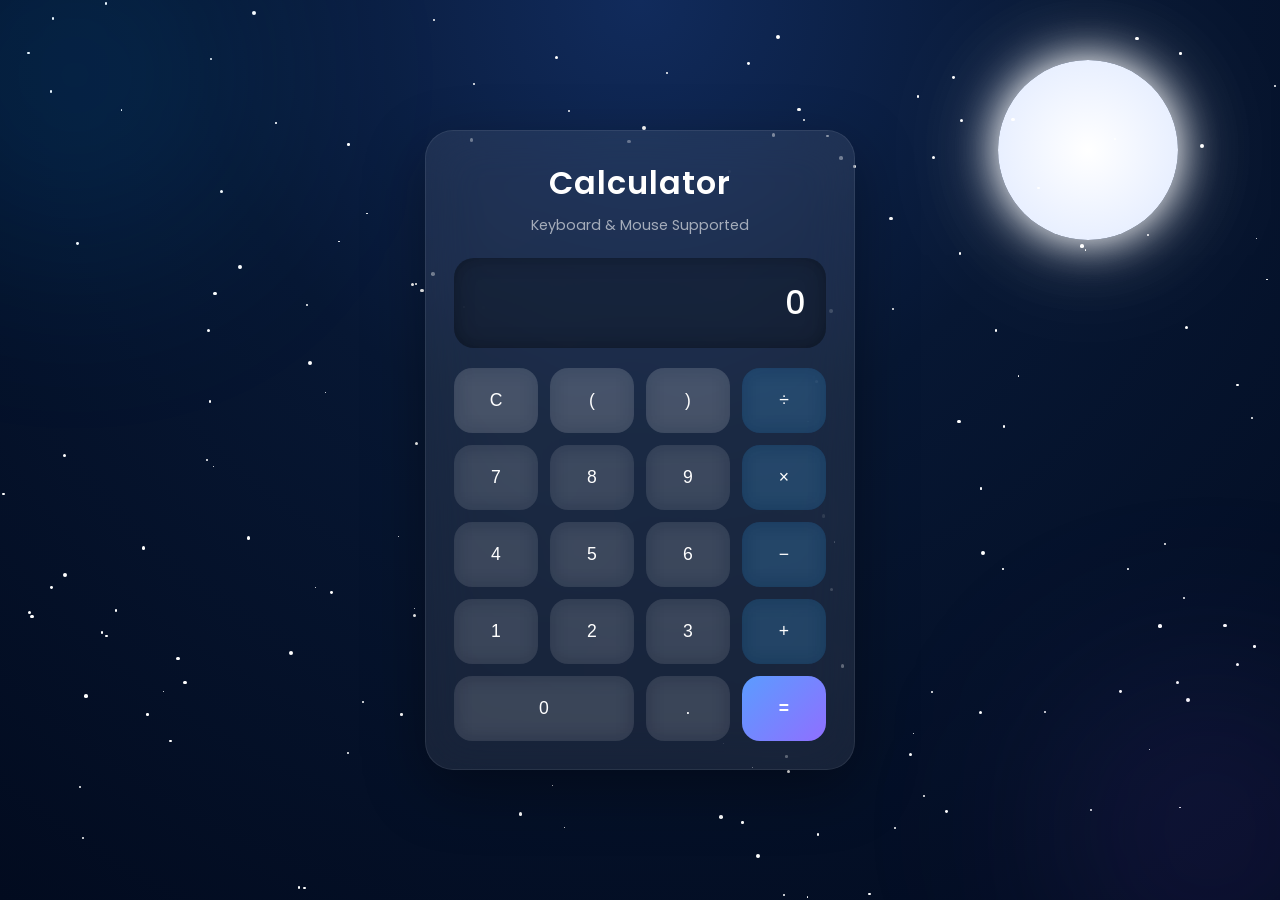
==== calci/index.html @ c1b284ea "updated links" ====
<!DOCTYPE html>
<html lang="en">

<head>

    <meta charset="UTF-8">
    <meta name="viewport" content="width=device-width, initial-scale=1.0">

    <title>Calculator</title>

    <link rel="stylesheet" href="calculator.css">

    <link href="https://fonts.googleapis.com/css2?family=Poppins:wght@300;400;500;600&display=swap" rel="stylesheet">

</head>

<body>

    <!-- =========================================
     BACKGROUND
========================================= -->

    <div class="night-background">

        <div class="moon"></div>

        <div id="stars"></div>

        <div class="glow glow1"></div>
        <div class="glow glow2"></div>

    </div>

    <!-- =========================================
     CALCULATOR
========================================= -->

    <div class="calculator-container">

        <div class="calculator-card">

            <div class="calc-header">

                <h1>Calculator</h1>

                <p>
                    Keyboard & Mouse Supported
                </p>

            </div>

            <!-- DISPLAY -->

            <div id="display">
                0
            </div>

            <!-- BUTTONS -->

            <div class="buttons">

                <button class="btn special" data-value="C">C</button>
                <button class="btn special" data-value="(">(</button>
                <button class="btn special" data-value=")">)</button>
                <button class="btn operator" data-value="/">÷</button>

                <button class="btn" data-value="7">7</button>
                <button class="btn" data-value="8">8</button>
                <button class="btn" data-value="9">9</button>
                <button class="btn operator" data-value="*">×</button>

                <button class="btn" data-value="4">4</button>
                <button class="btn" data-value="5">5</button>
                <button class="btn" data-value="6">6</button>
                <button class="btn operator" data-value="-">−</button>

                <button class="btn" data-value="1">1</button>
                <button class="btn" data-value="2">2</button>
                <button class="btn" data-value="3">3</button>
                <button class="btn operator" data-value="+">+</button>

                <button class="btn zero" data-value="0">0</button>
                <button class="btn" data-value=".">.</button>

                <button id="equalBtn">
                    =
                </button>

            </div>

            <!-- SECRET HINT (hidden) -->

            <span class="hidden-secret">
                121124
            </span>

        </div>

    </div>

    <!-- =========================================
     UNLOCK TRANSITION
========================================= -->

    <div id="unlockOverlay">

        <div class="unlock-content">

            <div class="portal-ring"></div>

            <h2>
                Opening Portal...
            </h2>

        </div>

    </div>

    <script src="calculator.js"></script>

</body>

</html>
---- calci/calculator.css ----
/* =========================================
   RESET
========================================= */

*{
    margin:0;
    padding:0;
    box-sizing:border-box;
}

html,
body{
    width:100%;
    height:100%;
}

body{

    font-family:'Poppins',sans-serif;

    overflow:hidden;

    background:
    radial-gradient(
    circle at top,
    #112b5c 0%,
    #071733 40%,
    #020b1f 100%
    );

    color:white;

    position:relative;
}

/* =========================================
   BACKGROUND
========================================= */

.night-background{

    position:fixed;
    inset:0;

    overflow:hidden;
}

/* =========================================
   MOON
========================================= */

.moon{

    position:absolute;

    top:60px;
    right:8%;

    width:180px;
    height:180px;

    border-radius:50%;

    background:
    radial-gradient(
    circle,
    #ffffff,
    #dfe9ff
    );

    box-shadow:
    0 0 40px #ffffff,
    0 0 80px rgba(255,255,255,.4),
    0 0 160px rgba(255,255,255,.15);

    animation:
    moonFloat 8s ease-in-out infinite;
}

@keyframes moonFloat{

    50%{
        transform:
        translateY(-10px);
    }

}

/* =========================================
   STARS
========================================= */

#stars{

    position:absolute;
    inset:0;
}

.star{

    position:absolute;

    background:white;

    border-radius:50%;

    animation:
    twinkle 4s infinite;
}

@keyframes twinkle{

    0%,100%{
        opacity:.3;
    }

    50%{
        opacity:1;
    }

}

/* =========================================
   GLOWS
========================================= */

.glow{

    position:absolute;

    border-radius:50%;

    filter:blur(100px);
}

.glow1{

    width:350px;
    height:350px;

    background:
    rgba(0,153,255,.12);

    top:-100px;
    left:-100px;
}

.glow2{

    width:300px;
    height:300px;

    background:
    rgba(111,66,193,.15);

    right:-80px;
    bottom:-80px;
}

/* =========================================
   CALCULATOR CONTAINER
========================================= */

.calculator-container{

    width:100%;
    height:100vh;

    display:flex;
    justify-content:center;
    align-items:center;

    padding:20px;

    position:relative;
    z-index:5;
}

/* =========================================
   CARD
========================================= */

.calculator-card{

    width:100%;
    max-width:430px;

    padding:28px;

    border-radius:28px;

    background:
    rgba(255,255,255,.08);

    backdrop-filter:
    blur(25px);

    border:
    1px solid rgba(255,255,255,.08);

    box-shadow:
    0 20px 60px rgba(0,0,0,.35);

    animation:
    cardFloat 5s ease-in-out infinite;
}

@keyframes cardFloat{

    50%{
        transform:
        translateY(-8px);
    }

}

/* =========================================
   HEADER
========================================= */

.calc-header{

    text-align:center;

    margin-bottom:22px;
}

.calc-header h1{

    font-size:2rem;

    font-weight:600;

    letter-spacing:1px;
}

.calc-header p{

    color:
    rgba(255,255,255,.6);

    margin-top:8px;

    font-size:.9rem;
}

/* =========================================
   DISPLAY
========================================= */

#display{

    width:100%;
    height:90px;

    border-radius:20px;

    background:
    rgba(0,0,0,.25);

    display:flex;
    justify-content:flex-end;
    align-items:center;

    padding:20px;

    font-size:2rem;

    font-weight:500;

    overflow:hidden;

    margin-bottom:20px;

    box-shadow:
    inset 0 0 20px rgba(0,0,0,.3);
}

/* =========================================
   BUTTONS GRID
========================================= */

.buttons{

    display:grid;

    grid-template-columns:
    repeat(4,1fr);

    gap:12px;
}

/* =========================================
   BUTTONS
========================================= */

.btn,
#equalBtn{

    border:none;

    height:65px;

    border-radius:18px;

    cursor:pointer;

    font-size:1.1rem;

    color:white;

    transition:.25s;

    background:
    rgba(255,255,255,.08);

    backdrop-filter:
    blur(10px);
}

.btn:hover,
#equalBtn:hover{

    transform:
    translateY(-3px);

    background:
    rgba(255,255,255,.15);
}

.btn:active,
#equalBtn:active{

    transform:
    scale(.96);
}

/* =========================================
   SPECIAL BUTTONS
========================================= */

.operator{

    background:
    rgba(0,153,255,.15);
}

.special{

    background:
    rgba(255,255,255,.12);
}

.zero{

    grid-column:
    span 2;
}

/* =========================================
   EQUAL BUTTON
========================================= */

#equalBtn{

    background:
    linear-gradient(
    135deg,
    #5b9cff,
    #8f6fff
    );

    color:white;

    font-weight:600;
}

/* =========================================
   HIDDEN SECRET
========================================= */

.hidden-secret{

    display:none;
}

/* =========================================
   PORTAL OVERLAY
========================================= */

#unlockOverlay{

    position:fixed;

    inset:0;

    display:flex;
    justify-content:center;
    align-items:center;

    background:
    rgba(0,0,0,.92);

    opacity:0;

    visibility:hidden;

    transition:.8s;

    z-index:9999;
}

#unlockOverlay.active{

    opacity:1;

    visibility:visible;
}

.unlock-content{

    text-align:center;

    display:flex;
    flex-direction:column;
    align-items:center;
    gap:20px;
}

.unlock-content h2{

    color:white;

    font-size:2rem;

    font-weight:500;

    text-shadow:
        0 0 10px #fff,
        0 0 20px #6f42ff,
        0 0 40px #5ba8ff;

    animation:
        textGlow 1.5s ease-in-out infinite alternate;
}

@keyframes textGlow{

    from{

        text-shadow:
            0 0 10px #fff,
            0 0 20px #6f42ff;

    }

    to{

        text-shadow:
            0 0 20px #fff,
            0 0 40px #6f42ff,
            0 0 60px #5ba8ff;

    }

}

/* =========================================
   MAGICAL PORTAL
========================================= */

.portal-ring{

    position:relative;

    width:220px;
    height:220px;

    border-radius:50%;

    background:
    conic-gradient(
        from 0deg,
        #6f42ff,
        #7b61ff,
        #5ba8ff,
        #80d0ff,
        #6f42ff
    );

    animation:
    portalSpin 2s linear infinite;

    box-shadow:
        0 0 20px #6f42ff,
        0 0 40px #6f42ff,
        0 0 80px #5ba8ff,
        0 0 120px rgba(91,168,255,.8);
}

/* Hollow center */

.portal-ring::before{

    content:"";

    position:absolute;

    inset:14px;

    border-radius:50%;

    background:
    radial-gradient(
        circle,
        rgba(20,10,60,.95) 0%,
        rgba(5,5,20,.98) 70%,
        rgba(0,0,0,1) 100%
    );

    z-index:2;
}

/* Outer magical aura */

.portal-ring::after{

    content:"";

    position:absolute;

    inset:-25px;

    border-radius:50%;

    background:
    radial-gradient(
        circle,
        rgba(111,66,255,.6),
        rgba(91,168,255,.3),
        transparent 70%
    );

    filter:blur(25px);

    animation:
    pulsePortal 2s ease-in-out infinite;

    z-index:-1;
}

/* Rotation */

@keyframes portalSpin{

    from{
        transform:rotate(0deg);
    }

    to{
        transform:rotate(360deg);
    }

}

/* Glow pulse */

@keyframes pulsePortal{

    0%,100%{

        opacity:.7;

        transform:scale(1);

    }

    50%{

        opacity:1;

        transform:scale(1.15);

    }

}

/* =========================================
   SHOOTING STAR
========================================= */

.shooting-star{

    position:absolute;

    width:2px;
    height:120px;

    background:
    linear-gradient(
    white,
    transparent
    );

    transform:
    rotate(45deg);

    animation:
    shooting 1.5s linear;
}

@keyframes shooting{

    from{

        opacity:1;

        transform:
        translate(0,0)
        rotate(45deg);
    }

    to{

        opacity:0;

        transform:
        translate(-500px,500px)
        rotate(45deg);
    }

}

/* =========================================
   MOBILE
========================================= */

@media(max-width:600px){

    .calculator-card{

        padding:20px;
    }

    .moon{

        width:120px;
        height:120px;
    }

    #display{

        height:80px;

        font-size:1.7rem;
    }

    .btn,
    #equalBtn{

        height:58px;
    }

}


/* =========================================
   ENHANCED PORTAL ENTRY ANIMATION
========================================= */

#unlockOverlay {
    position: fixed;
    inset: 0;
    display: flex;
    justify-content: center;
    align-items: center;
    background: radial-gradient(circle, #000000, #050510);
    opacity: 0;
    visibility: hidden;
    transition: opacity 0.01s;
    z-index: 9999;
    overflow: hidden;
}

#unlockOverlay.active {
    opacity: 1;
    visibility: visible;
    animation: portalAmbientPulse 0.8s ease-out;
}

@keyframes portalAmbientPulse {
    0% { background: radial-gradient(circle, #000, #000); }
    100% { background: radial-gradient(circle, #1a0a3a, #000); }
}

/* Portal Tunnel Effect */
.portal-tunnel {
    position: absolute;
    inset: 0;
    pointer-events: none;
    z-index: 10000;
    overflow: hidden;
}

.tunnel-ring {
    position: absolute;
    top: 50%;
    left: 50%;
    border-radius: 50%;
    background: conic-gradient(from 0deg, #6f42ff, #ff69b4, #00ccff, #6f42ff);
    animation: tunnelExpand 2s cubic-bezier(0.2, 0.9, 0.4, 1.1) forwards;
    box-shadow: 0 0 80px rgba(111, 66, 255, 0.8);
}

@keyframes tunnelExpand {
    0% {
        width: 0px;
        height: 0px;
        margin-left: 0px;
        margin-top: 0px;
        opacity: 1;
        transform: rotate(0deg);
    }
    30% {
        width: 200px;
        height: 200px;
        margin-left: -100px;
        margin-top: -100px;
        opacity: 1;
        transform: rotate(180deg);
    }
    70% {
        width: 500px;
        height: 500px;
        margin-left: -250px;
        margin-top: -250px;
        opacity: 0.9;
        transform: rotate(540deg);
    }
    100% {
        width: 2000px;
        height: 2000px;
        margin-left: -1000px;
        margin-top: -1000px;
        opacity: 0;
        transform: rotate(1080deg);
    }
}

/* Portal Particles Stream */
.portal-particle {
    position: fixed;
    pointer-events: none;
    z-index: 10001;
    font-size: 20px;
    animation: particleFly 1.5s ease-out forwards;
}

@keyframes particleFly {
    0% {
        transform: translate(0, 0) scale(1);
        opacity: 1;
    }
    50% {
        transform: translate(var(--tx, -200px), var(--ty, -150px)) scale(0.6);
        opacity: 0.8;
    }
    100% {
        transform: translate(var(--tx2, -500px), var(--ty2, -400px)) scale(0);
        opacity: 0;
    }
}

/* Spiral Light Rays */
.spiral-ray {
    position: fixed;
    width: 4px;
    height: 100px;
    background: linear-gradient(to bottom, rgba(255,255,255,0), #bf7eff, rgba(255,255,255,0));
    filter: blur(3px);
    pointer-events: none;
    z-index: 10000;
    animation: spiralSuck 1.8s ease-in forwards;
}

@keyframes spiralSuck {
    0% {
        transform: translate(0, 0) rotate(0deg) scale(1);
        opacity: 0.9;
    }
    100% {
        transform: translate(var(--centerX), var(--centerY)) rotate(720deg) scale(0);
        opacity: 0;
    }
}

/* Screen Flash */
.screen-flash {
    position: fixed;
    inset: 0;
    background: white;
    pointer-events: none;
    z-index: 10002;
    opacity: 0;
    animation: flashBang 0.4s ease-out forwards;
}

@keyframes flashBang {
    0% { opacity: 0; }
    10% { opacity: 0.9; }
    30% { opacity: 0.4; }
    100% { opacity: 0; }
}

/* Portal Ring before entry */
.portal-ring {
    position: relative;
    width: 220px;
    height: 220px;
    border-radius: 50%;
    background: conic-gradient(from 0deg, #6f42ff, #7b61ff, #5ba8ff, #80d0ff, #6f42ff);
    animation: portalSpin 2s linear infinite;
    box-shadow: 0 0 20px #6f42ff, 0 0 40px #6f42ff, 0 0 80px #5ba8ff;
}

.portal-ring::before {
    content: "";
    position: absolute;
    inset: 14px;
    border-radius: 50%;
    background: radial-gradient(circle, rgba(20,10,60,0.95) 0%, rgba(5,5,20,0.98) 70%, rgba(0,0,0,1) 100%);
    z-index: 2;
}

.portal-ring::after {
    content: "";
    position: absolute;
    inset: -25px;
    border-radius: 50%;
    background: radial-gradient(circle, rgba(111,66,255,0.6), rgba(91,168,255,0.3), transparent 70%);
    filter: blur(25px);
    animation: pulsePortal 2s ease-in-out infinite;
    z-index: -1;
}

@keyframes portalSpin {
    from { transform: rotate(0deg); }
    to { transform: rotate(360deg); }
}

@keyframes pulsePortal {
    0%,100% { opacity: 0.7; transform: scale(1); }
    50% { opacity: 1; transform: scale(1.15); }
}

.unlock-content {
    text-align: center;
    display: flex;
    flex-direction: column;
    align-items: center;
    gap: 20px;
    z-index: 10;
}

.unlock-content h2 {
    color: white;
    font-size: 2rem;
    font-weight: 500;
    text-shadow: 0 0 10px #fff, 0 0 20px #6f42ff, 0 0 40px #5ba8ff;
    animation: textGlow 1.5s ease-in-out infinite alternate;
}

@keyframes textGlow {
    from { text-shadow: 0 0 10px #fff, 0 0 20px #6f42ff; }
    to { text-shadow: 0 0 20px #fff, 0 0 40px #6f42ff, 0 0 60px #5ba8ff; }
}
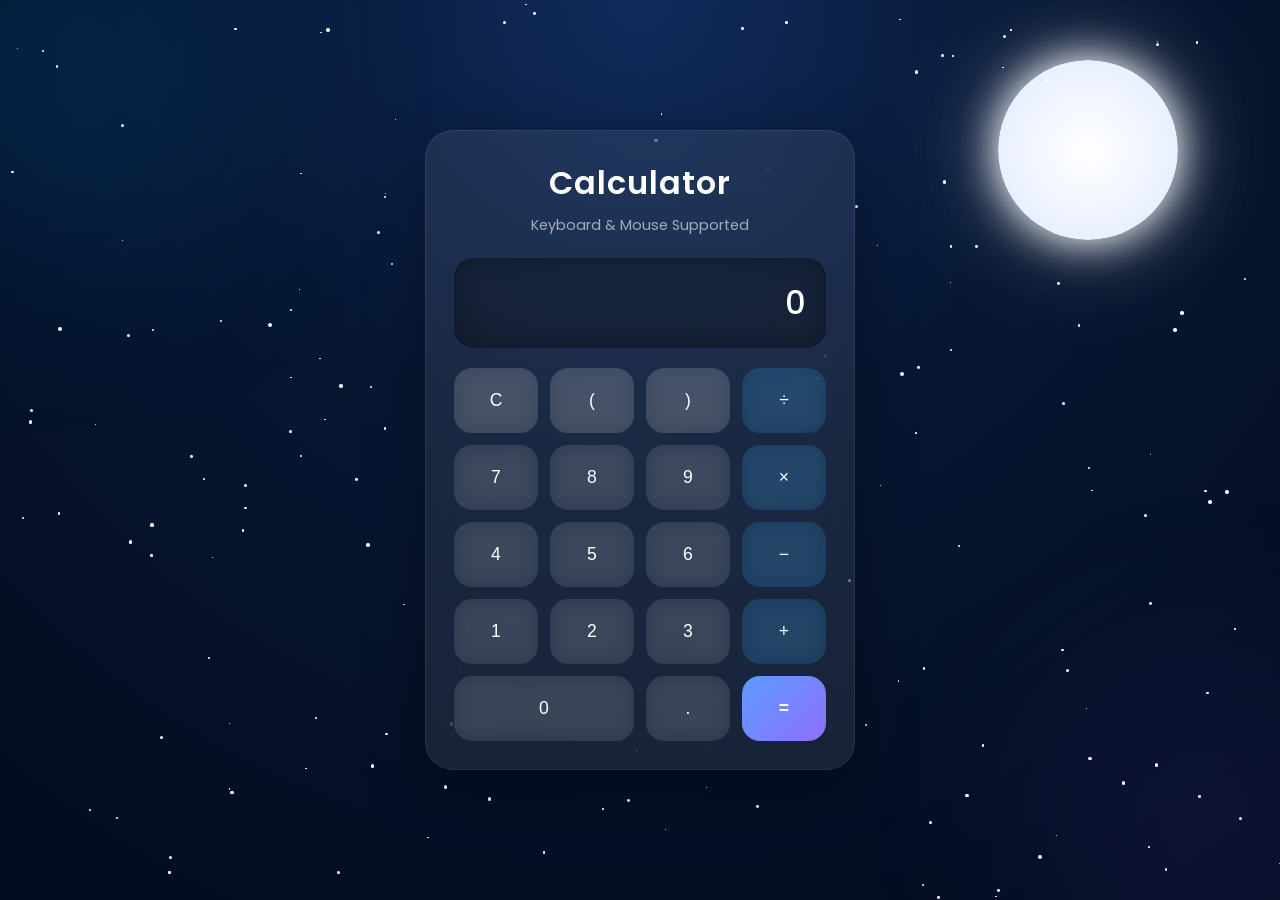
==== commit 32057bd8: "applied prettier" ====
--- a/calci/index.html
+++ b/calci/index.html
@@ -1,34 +1,31 @@
-<!DOCTYPE html>
+<!doctype html>
 <html lang="en">
-
-<head>
-
-    <meta charset="UTF-8">
-    <meta name="viewport" content="width=device-width, initial-scale=1.0">
+  <head>
+    <meta charset="UTF-8" />
+    <meta name="viewport" content="width=device-width, initial-scale=1.0" />
 
     <title>Calculator</title>
 
-    <link rel="stylesheet" href="calculator.css">
+    <link rel="stylesheet" href="calculator.css" />
 
-    <link href="https://fonts.googleapis.com/css2?family=Poppins:wght@300;400;500;600&display=swap" rel="stylesheet">
+    <link
+      href="https://fonts.googleapis.com/css2?family=Poppins:wght@300;400;500;600&display=swap"
+      rel="stylesheet"
+    />
+  </head>
 
-</head>
-
-<body>
-
+  <body>
     <!-- =========================================
      BACKGROUND
 ========================================= -->
 
     <div class="night-background">
+      <div class="moon"></div>
 
-        <div class="moon"></div>
+      <div id="stars"></div>
 
-        <div id="stars"></div>
-
-        <div class="glow glow1"></div>
-        <div class="glow glow2"></div>
-
+      <div class="glow glow1"></div>
+      <div class="glow glow2"></div>
     </div>
 
     <!-- =========================================
@@ -36,66 +33,50 @@
 ========================================= -->
 
     <div class="calculator-container">
+      <div class="calculator-card">
+        <div class="calc-header">
+          <h1>Calculator</h1>
 
-        <div class="calculator-card">
-
-            <div class="calc-header">
-
-                <h1>Calculator</h1>
-
-                <p>
-                    Keyboard & Mouse Supported
-                </p>
-
-            </div>
-
-            <!-- DISPLAY -->
-
-            <div id="display">
-                0
-            </div>
-
-            <!-- BUTTONS -->
-
-            <div class="buttons">
-
-                <button class="btn special" data-value="C">C</button>
-                <button class="btn special" data-value="(">(</button>
-                <button class="btn special" data-value=")">)</button>
-                <button class="btn operator" data-value="/">÷</button>
-
-                <button class="btn" data-value="7">7</button>
-                <button class="btn" data-value="8">8</button>
-                <button class="btn" data-value="9">9</button>
-                <button class="btn operator" data-value="*">×</button>
-
-                <button class="btn" data-value="4">4</button>
-                <button class="btn" data-value="5">5</button>
-                <button class="btn" data-value="6">6</button>
-                <button class="btn operator" data-value="-">−</button>
-
-                <button class="btn" data-value="1">1</button>
-                <button class="btn" data-value="2">2</button>
-                <button class="btn" data-value="3">3</button>
-                <button class="btn operator" data-value="+">+</button>
-
-                <button class="btn zero" data-value="0">0</button>
-                <button class="btn" data-value=".">.</button>
-
-                <button id="equalBtn">
-                    =
-                </button>
-
-            </div>
-
-            <!-- SECRET HINT (hidden) -->
-
-            <span class="hidden-secret">
-                121124
-            </span>
-
+          <p>Keyboard & Mouse Supported</p>
         </div>
 
+        <!-- DISPLAY -->
+
+        <div id="display">0</div>
+
+        <!-- BUTTONS -->
+
+        <div class="buttons">
+          <button class="btn special" data-value="C">C</button>
+          <button class="btn special" data-value="(">(</button>
+          <button class="btn special" data-value=")">)</button>
+          <button class="btn operator" data-value="/">÷</button>
+
+          <button class="btn" data-value="7">7</button>
+          <button class="btn" data-value="8">8</button>
+          <button class="btn" data-value="9">9</button>
+          <button class="btn operator" data-value="*">×</button>
+
+          <button class="btn" data-value="4">4</button>
+          <button class="btn" data-value="5">5</button>
+          <button class="btn" data-value="6">6</button>
+          <button class="btn operator" data-value="-">−</button>
+
+          <button class="btn" data-value="1">1</button>
+          <button class="btn" data-value="2">2</button>
+          <button class="btn" data-value="3">3</button>
+          <button class="btn operator" data-value="+">+</button>
+
+          <button class="btn zero" data-value="0">0</button>
+          <button class="btn" data-value=".">.</button>
+
+          <button id="equalBtn">=</button>
+        </div>
+
+        <!-- SECRET HINT (hidden) -->
+
+        <span class="hidden-secret"> 121124 </span>
+      </div>
     </div>
 
     <!-- =========================================
@@ -103,21 +84,13 @@
 ========================================= -->
 
     <div id="unlockOverlay">
+      <div class="unlock-content">
+        <div class="portal-ring"></div>
 
-        <div class="unlock-content">
-
-            <div class="portal-ring"></div>
-
-            <h2>
-                Opening Portal...
-            </h2>
-
-        </div>
-
+        <h2>Opening Portal...</h2>
+      </div>
     </div>
 
     <script src="calculator.js"></script>
-
-</body>
-
-</html>+  </body>
+</html>
--- a/calci/calculator.css
+++ b/calci/calculator.css
@@ -2,876 +2,824 @@
    RESET
 ========================================= */
 
-*{
-    margin:0;
-    padding:0;
-    box-sizing:border-box;
+* {
+  margin: 0;
+  padding: 0;
+  box-sizing: border-box;
 }
 
 html,
-body{
-    width:100%;
-    height:100%;
-}
-
-body{
-
-    font-family:'Poppins',sans-serif;
-
-    overflow:hidden;
-
-    background:
-    radial-gradient(
+body {
+  width: 100%;
+  height: 100%;
+}
+
+body {
+  font-family: "Poppins", sans-serif;
+
+  overflow: hidden;
+
+  background: radial-gradient(
     circle at top,
     #112b5c 0%,
     #071733 40%,
     #020b1f 100%
-    );
-
-    color:white;
-
-    position:relative;
+  );
+
+  color: white;
+
+  position: relative;
 }
 
 /* =========================================
    BACKGROUND
 ========================================= */
 
-.night-background{
-
-    position:fixed;
-    inset:0;
-
-    overflow:hidden;
+.night-background {
+  position: fixed;
+  inset: 0;
+
+  overflow: hidden;
 }
 
 /* =========================================
    MOON
 ========================================= */
 
-.moon{
-
-    position:absolute;
-
-    top:60px;
-    right:8%;
-
-    width:180px;
-    height:180px;
-
-    border-radius:50%;
-
-    background:
-    radial-gradient(
+.moon {
+  position: absolute;
+
+  top: 60px;
+  right: 8%;
+
+  width: 180px;
+  height: 180px;
+
+  border-radius: 50%;
+
+  background: radial-gradient(circle, #ffffff, #dfe9ff);
+
+  box-shadow:
+    0 0 40px #ffffff,
+    0 0 80px rgba(255, 255, 255, 0.4),
+    0 0 160px rgba(255, 255, 255, 0.15);
+
+  animation: moonFloat 8s ease-in-out infinite;
+}
+
+@keyframes moonFloat {
+  50% {
+    transform: translateY(-10px);
+  }
+}
+
+/* =========================================
+   STARS
+========================================= */
+
+#stars {
+  position: absolute;
+  inset: 0;
+}
+
+.star {
+  position: absolute;
+
+  background: white;
+
+  border-radius: 50%;
+
+  animation: twinkle 4s infinite;
+}
+
+@keyframes twinkle {
+  0%,
+  100% {
+    opacity: 0.3;
+  }
+
+  50% {
+    opacity: 1;
+  }
+}
+
+/* =========================================
+   GLOWS
+========================================= */
+
+.glow {
+  position: absolute;
+
+  border-radius: 50%;
+
+  filter: blur(100px);
+}
+
+.glow1 {
+  width: 350px;
+  height: 350px;
+
+  background: rgba(0, 153, 255, 0.12);
+
+  top: -100px;
+  left: -100px;
+}
+
+.glow2 {
+  width: 300px;
+  height: 300px;
+
+  background: rgba(111, 66, 193, 0.15);
+
+  right: -80px;
+  bottom: -80px;
+}
+
+/* =========================================
+   CALCULATOR CONTAINER
+========================================= */
+
+.calculator-container {
+  width: 100%;
+  height: 100vh;
+
+  display: flex;
+  justify-content: center;
+  align-items: center;
+
+  padding: 20px;
+
+  position: relative;
+  z-index: 5;
+}
+
+/* =========================================
+   CARD
+========================================= */
+
+.calculator-card {
+  width: 100%;
+  max-width: 430px;
+
+  padding: 28px;
+
+  border-radius: 28px;
+
+  background: rgba(255, 255, 255, 0.08);
+
+  backdrop-filter: blur(25px);
+
+  border: 1px solid rgba(255, 255, 255, 0.08);
+
+  box-shadow: 0 20px 60px rgba(0, 0, 0, 0.35);
+
+  animation: cardFloat 5s ease-in-out infinite;
+}
+
+@keyframes cardFloat {
+  50% {
+    transform: translateY(-8px);
+  }
+}
+
+/* =========================================
+   HEADER
+========================================= */
+
+.calc-header {
+  text-align: center;
+
+  margin-bottom: 22px;
+}
+
+.calc-header h1 {
+  font-size: 2rem;
+
+  font-weight: 600;
+
+  letter-spacing: 1px;
+}
+
+.calc-header p {
+  color: rgba(255, 255, 255, 0.6);
+
+  margin-top: 8px;
+
+  font-size: 0.9rem;
+}
+
+/* =========================================
+   DISPLAY
+========================================= */
+
+#display {
+  width: 100%;
+  height: 90px;
+
+  border-radius: 20px;
+
+  background: rgba(0, 0, 0, 0.25);
+
+  display: flex;
+  justify-content: flex-end;
+  align-items: center;
+
+  padding: 20px;
+
+  font-size: 2rem;
+
+  font-weight: 500;
+
+  overflow: hidden;
+
+  margin-bottom: 20px;
+
+  box-shadow: inset 0 0 20px rgba(0, 0, 0, 0.3);
+}
+
+/* =========================================
+   BUTTONS GRID
+========================================= */
+
+.buttons {
+  display: grid;
+
+  grid-template-columns: repeat(4, 1fr);
+
+  gap: 12px;
+}
+
+/* =========================================
+   BUTTONS
+========================================= */
+
+.btn,
+#equalBtn {
+  border: none;
+
+  height: 65px;
+
+  border-radius: 18px;
+
+  cursor: pointer;
+
+  font-size: 1.1rem;
+
+  color: white;
+
+  transition: 0.25s;
+
+  background: rgba(255, 255, 255, 0.08);
+
+  backdrop-filter: blur(10px);
+}
+
+.btn:hover,
+#equalBtn:hover {
+  transform: translateY(-3px);
+
+  background: rgba(255, 255, 255, 0.15);
+}
+
+.btn:active,
+#equalBtn:active {
+  transform: scale(0.96);
+}
+
+/* =========================================
+   SPECIAL BUTTONS
+========================================= */
+
+.operator {
+  background: rgba(0, 153, 255, 0.15);
+}
+
+.special {
+  background: rgba(255, 255, 255, 0.12);
+}
+
+.zero {
+  grid-column: span 2;
+}
+
+/* =========================================
+   EQUAL BUTTON
+========================================= */
+
+#equalBtn {
+  background: linear-gradient(135deg, #5b9cff, #8f6fff);
+
+  color: white;
+
+  font-weight: 600;
+}
+
+/* =========================================
+   HIDDEN SECRET
+========================================= */
+
+.hidden-secret {
+  display: none;
+}
+
+/* =========================================
+   PORTAL OVERLAY
+========================================= */
+
+#unlockOverlay {
+  position: fixed;
+
+  inset: 0;
+
+  display: flex;
+  justify-content: center;
+  align-items: center;
+
+  background: rgba(0, 0, 0, 0.92);
+
+  opacity: 0;
+
+  visibility: hidden;
+
+  transition: 0.8s;
+
+  z-index: 9999;
+}
+
+#unlockOverlay.active {
+  opacity: 1;
+
+  visibility: visible;
+}
+
+.unlock-content {
+  text-align: center;
+
+  display: flex;
+  flex-direction: column;
+  align-items: center;
+  gap: 20px;
+}
+
+.unlock-content h2 {
+  color: white;
+
+  font-size: 2rem;
+
+  font-weight: 500;
+
+  text-shadow:
+    0 0 10px #fff,
+    0 0 20px #6f42ff,
+    0 0 40px #5ba8ff;
+
+  animation: textGlow 1.5s ease-in-out infinite alternate;
+}
+
+@keyframes textGlow {
+  from {
+    text-shadow:
+      0 0 10px #fff,
+      0 0 20px #6f42ff;
+  }
+
+  to {
+    text-shadow:
+      0 0 20px #fff,
+      0 0 40px #6f42ff,
+      0 0 60px #5ba8ff;
+  }
+}
+
+/* =========================================
+   MAGICAL PORTAL
+========================================= */
+
+.portal-ring {
+  position: relative;
+
+  width: 220px;
+  height: 220px;
+
+  border-radius: 50%;
+
+  background: conic-gradient(
+    from 0deg,
+    #6f42ff,
+    #7b61ff,
+    #5ba8ff,
+    #80d0ff,
+    #6f42ff
+  );
+
+  animation: portalSpin 2s linear infinite;
+
+  box-shadow:
+    0 0 20px #6f42ff,
+    0 0 40px #6f42ff,
+    0 0 80px #5ba8ff,
+    0 0 120px rgba(91, 168, 255, 0.8);
+}
+
+/* Hollow center */
+
+.portal-ring::before {
+  content: "";
+
+  position: absolute;
+
+  inset: 14px;
+
+  border-radius: 50%;
+
+  background: radial-gradient(
     circle,
-    #ffffff,
-    #dfe9ff
-    );
-
-    box-shadow:
-    0 0 40px #ffffff,
-    0 0 80px rgba(255,255,255,.4),
-    0 0 160px rgba(255,255,255,.15);
-
-    animation:
-    moonFloat 8s ease-in-out infinite;
-}
-
-@keyframes moonFloat{
-
-    50%{
-        transform:
-        translateY(-10px);
-    }
-
-}
-
-/* =========================================
-   STARS
-========================================= */
-
-#stars{
-
-    position:absolute;
-    inset:0;
-}
-
-.star{
-
-    position:absolute;
-
-    background:white;
-
-    border-radius:50%;
-
-    animation:
-    twinkle 4s infinite;
-}
-
-@keyframes twinkle{
-
-    0%,100%{
-        opacity:.3;
-    }
-
-    50%{
-        opacity:1;
-    }
-
-}
-
-/* =========================================
-   GLOWS
-========================================= */
-
-.glow{
-
-    position:absolute;
-
-    border-radius:50%;
-
-    filter:blur(100px);
-}
-
-.glow1{
-
-    width:350px;
-    height:350px;
-
-    background:
-    rgba(0,153,255,.12);
-
-    top:-100px;
-    left:-100px;
-}
-
-.glow2{
-
-    width:300px;
-    height:300px;
-
-    background:
-    rgba(111,66,193,.15);
-
-    right:-80px;
-    bottom:-80px;
-}
-
-/* =========================================
-   CALCULATOR CONTAINER
-========================================= */
-
-.calculator-container{
-
-    width:100%;
-    height:100vh;
-
-    display:flex;
-    justify-content:center;
-    align-items:center;
-
-    padding:20px;
-
-    position:relative;
-    z-index:5;
-}
-
-/* =========================================
-   CARD
-========================================= */
-
-.calculator-card{
-
-    width:100%;
-    max-width:430px;
-
-    padding:28px;
-
-    border-radius:28px;
-
-    background:
-    rgba(255,255,255,.08);
-
-    backdrop-filter:
-    blur(25px);
-
-    border:
-    1px solid rgba(255,255,255,.08);
-
-    box-shadow:
-    0 20px 60px rgba(0,0,0,.35);
-
-    animation:
-    cardFloat 5s ease-in-out infinite;
-}
-
-@keyframes cardFloat{
-
-    50%{
-        transform:
-        translateY(-8px);
-    }
-
-}
-
-/* =========================================
-   HEADER
-========================================= */
-
-.calc-header{
-
-    text-align:center;
-
-    margin-bottom:22px;
-}
-
-.calc-header h1{
-
-    font-size:2rem;
-
-    font-weight:600;
-
-    letter-spacing:1px;
-}
-
-.calc-header p{
-
-    color:
-    rgba(255,255,255,.6);
-
-    margin-top:8px;
-
-    font-size:.9rem;
-}
-
-/* =========================================
-   DISPLAY
-========================================= */
-
-#display{
-
-    width:100%;
-    height:90px;
-
-    border-radius:20px;
-
-    background:
-    rgba(0,0,0,.25);
-
-    display:flex;
-    justify-content:flex-end;
-    align-items:center;
-
-    padding:20px;
-
-    font-size:2rem;
-
-    font-weight:500;
-
-    overflow:hidden;
-
-    margin-bottom:20px;
-
-    box-shadow:
-    inset 0 0 20px rgba(0,0,0,.3);
-}
-
-/* =========================================
-   BUTTONS GRID
-========================================= */
-
-.buttons{
-
-    display:grid;
-
-    grid-template-columns:
-    repeat(4,1fr);
-
-    gap:12px;
-}
-
-/* =========================================
-   BUTTONS
-========================================= */
-
-.btn,
-#equalBtn{
-
-    border:none;
-
-    height:65px;
-
-    border-radius:18px;
-
-    cursor:pointer;
-
-    font-size:1.1rem;
-
-    color:white;
-
-    transition:.25s;
-
-    background:
-    rgba(255,255,255,.08);
-
-    backdrop-filter:
-    blur(10px);
-}
-
-.btn:hover,
-#equalBtn:hover{
-
-    transform:
-    translateY(-3px);
-
-    background:
-    rgba(255,255,255,.15);
-}
-
-.btn:active,
-#equalBtn:active{
-
-    transform:
-    scale(.96);
-}
-
-/* =========================================
-   SPECIAL BUTTONS
-========================================= */
-
-.operator{
-
-    background:
-    rgba(0,153,255,.15);
-}
-
-.special{
-
-    background:
-    rgba(255,255,255,.12);
-}
-
-.zero{
-
-    grid-column:
-    span 2;
-}
-
-/* =========================================
-   EQUAL BUTTON
-========================================= */
-
-#equalBtn{
-
-    background:
-    linear-gradient(
-    135deg,
-    #5b9cff,
-    #8f6fff
-    );
-
-    color:white;
-
-    font-weight:600;
-}
-
-/* =========================================
-   HIDDEN SECRET
-========================================= */
-
-.hidden-secret{
-
-    display:none;
-}
-
-/* =========================================
-   PORTAL OVERLAY
-========================================= */
-
-#unlockOverlay{
-
-    position:fixed;
-
-    inset:0;
-
-    display:flex;
-    justify-content:center;
-    align-items:center;
-
-    background:
-    rgba(0,0,0,.92);
-
-    opacity:0;
-
-    visibility:hidden;
-
-    transition:.8s;
-
-    z-index:9999;
-}
-
-#unlockOverlay.active{
-
-    opacity:1;
-
-    visibility:visible;
-}
-
-.unlock-content{
-
-    text-align:center;
-
-    display:flex;
-    flex-direction:column;
-    align-items:center;
-    gap:20px;
-}
-
-.unlock-content h2{
-
-    color:white;
-
-    font-size:2rem;
-
-    font-weight:500;
-
-    text-shadow:
-        0 0 10px #fff,
-        0 0 20px #6f42ff,
-        0 0 40px #5ba8ff;
-
-    animation:
-        textGlow 1.5s ease-in-out infinite alternate;
-}
-
-@keyframes textGlow{
-
-    from{
-
-        text-shadow:
-            0 0 10px #fff,
-            0 0 20px #6f42ff;
-
-    }
-
-    to{
-
-        text-shadow:
-            0 0 20px #fff,
-            0 0 40px #6f42ff,
-            0 0 60px #5ba8ff;
-
-    }
-
-}
-
-/* =========================================
-   MAGICAL PORTAL
-========================================= */
-
-.portal-ring{
-
-    position:relative;
-
-    width:220px;
-    height:220px;
-
-    border-radius:50%;
-
-    background:
-    conic-gradient(
-        from 0deg,
-        #6f42ff,
-        #7b61ff,
-        #5ba8ff,
-        #80d0ff,
-        #6f42ff
-    );
-
-    animation:
-    portalSpin 2s linear infinite;
-
-    box-shadow:
-        0 0 20px #6f42ff,
-        0 0 40px #6f42ff,
-        0 0 80px #5ba8ff,
-        0 0 120px rgba(91,168,255,.8);
-}
-
-/* Hollow center */
-
-.portal-ring::before{
-
-    content:"";
-
-    position:absolute;
-
-    inset:14px;
-
-    border-radius:50%;
-
-    background:
-    radial-gradient(
-        circle,
-        rgba(20,10,60,.95) 0%,
-        rgba(5,5,20,.98) 70%,
-        rgba(0,0,0,1) 100%
-    );
-
-    z-index:2;
+    rgba(20, 10, 60, 0.95) 0%,
+    rgba(5, 5, 20, 0.98) 70%,
+    rgba(0, 0, 0, 1) 100%
+  );
+
+  z-index: 2;
 }
 
 /* Outer magical aura */
 
-.portal-ring::after{
-
-    content:"";
-
-    position:absolute;
-
-    inset:-25px;
-
-    border-radius:50%;
-
-    background:
-    radial-gradient(
-        circle,
-        rgba(111,66,255,.6),
-        rgba(91,168,255,.3),
-        transparent 70%
-    );
-
-    filter:blur(25px);
-
-    animation:
-    pulsePortal 2s ease-in-out infinite;
-
-    z-index:-1;
+.portal-ring::after {
+  content: "";
+
+  position: absolute;
+
+  inset: -25px;
+
+  border-radius: 50%;
+
+  background: radial-gradient(
+    circle,
+    rgba(111, 66, 255, 0.6),
+    rgba(91, 168, 255, 0.3),
+    transparent 70%
+  );
+
+  filter: blur(25px);
+
+  animation: pulsePortal 2s ease-in-out infinite;
+
+  z-index: -1;
 }
 
 /* Rotation */
 
-@keyframes portalSpin{
-
-    from{
-        transform:rotate(0deg);
-    }
-
-    to{
-        transform:rotate(360deg);
-    }
-
+@keyframes portalSpin {
+  from {
+    transform: rotate(0deg);
+  }
+
+  to {
+    transform: rotate(360deg);
+  }
 }
 
 /* Glow pulse */
 
-@keyframes pulsePortal{
-
-    0%,100%{
-
-        opacity:.7;
-
-        transform:scale(1);
-
-    }
-
-    50%{
-
-        opacity:1;
-
-        transform:scale(1.15);
-
-    }
-
+@keyframes pulsePortal {
+  0%,
+  100% {
+    opacity: 0.7;
+
+    transform: scale(1);
+  }
+
+  50% {
+    opacity: 1;
+
+    transform: scale(1.15);
+  }
 }
 
 /* =========================================
    SHOOTING STAR
 ========================================= */
 
-.shooting-star{
-
-    position:absolute;
-
-    width:2px;
-    height:120px;
-
-    background:
-    linear-gradient(
-    white,
-    transparent
-    );
-
-    transform:
-    rotate(45deg);
-
-    animation:
-    shooting 1.5s linear;
-}
-
-@keyframes shooting{
-
-    from{
-
-        opacity:1;
-
-        transform:
-        translate(0,0)
-        rotate(45deg);
-    }
-
-    to{
-
-        opacity:0;
-
-        transform:
-        translate(-500px,500px)
-        rotate(45deg);
-    }
-
+.shooting-star {
+  position: absolute;
+
+  width: 2px;
+  height: 120px;
+
+  background: linear-gradient(white, transparent);
+
+  transform: rotate(45deg);
+
+  animation: shooting 1.5s linear;
+}
+
+@keyframes shooting {
+  from {
+    opacity: 1;
+
+    transform: translate(0, 0) rotate(45deg);
+  }
+
+  to {
+    opacity: 0;
+
+    transform: translate(-500px, 500px) rotate(45deg);
+  }
 }
 
 /* =========================================
    MOBILE
 ========================================= */
 
-@media(max-width:600px){
-
-    .calculator-card{
-
-        padding:20px;
-    }
-
-    .moon{
-
-        width:120px;
-        height:120px;
-    }
-
-    #display{
-
-        height:80px;
-
-        font-size:1.7rem;
-    }
-
-    .btn,
-    #equalBtn{
-
-        height:58px;
-    }
-
-}
-
+@media (max-width: 600px) {
+  .calculator-card {
+    padding: 20px;
+  }
+
+  .moon {
+    width: 120px;
+    height: 120px;
+  }
+
+  #display {
+    height: 80px;
+
+    font-size: 1.7rem;
+  }
+
+  .btn,
+  #equalBtn {
+    height: 58px;
+  }
+}
 
 /* =========================================
    ENHANCED PORTAL ENTRY ANIMATION
 ========================================= */
 
 #unlockOverlay {
-    position: fixed;
-    inset: 0;
-    display: flex;
-    justify-content: center;
-    align-items: center;
-    background: radial-gradient(circle, #000000, #050510);
-    opacity: 0;
-    visibility: hidden;
-    transition: opacity 0.01s;
-    z-index: 9999;
-    overflow: hidden;
+  position: fixed;
+  inset: 0;
+  display: flex;
+  justify-content: center;
+  align-items: center;
+  background: radial-gradient(circle, #000000, #050510);
+  opacity: 0;
+  visibility: hidden;
+  transition: opacity 0.01s;
+  z-index: 9999;
+  overflow: hidden;
 }
 
 #unlockOverlay.active {
-    opacity: 1;
-    visibility: visible;
-    animation: portalAmbientPulse 0.8s ease-out;
+  opacity: 1;
+  visibility: visible;
+  animation: portalAmbientPulse 0.8s ease-out;
 }
 
 @keyframes portalAmbientPulse {
-    0% { background: radial-gradient(circle, #000, #000); }
-    100% { background: radial-gradient(circle, #1a0a3a, #000); }
+  0% {
+    background: radial-gradient(circle, #000, #000);
+  }
+  100% {
+    background: radial-gradient(circle, #1a0a3a, #000);
+  }
 }
 
 /* Portal Tunnel Effect */
 .portal-tunnel {
-    position: absolute;
-    inset: 0;
-    pointer-events: none;
-    z-index: 10000;
-    overflow: hidden;
+  position: absolute;
+  inset: 0;
+  pointer-events: none;
+  z-index: 10000;
+  overflow: hidden;
 }
 
 .tunnel-ring {
-    position: absolute;
-    top: 50%;
-    left: 50%;
-    border-radius: 50%;
-    background: conic-gradient(from 0deg, #6f42ff, #ff69b4, #00ccff, #6f42ff);
-    animation: tunnelExpand 2s cubic-bezier(0.2, 0.9, 0.4, 1.1) forwards;
-    box-shadow: 0 0 80px rgba(111, 66, 255, 0.8);
+  position: absolute;
+  top: 50%;
+  left: 50%;
+  border-radius: 50%;
+  background: conic-gradient(from 0deg, #6f42ff, #ff69b4, #00ccff, #6f42ff);
+  animation: tunnelExpand 2s cubic-bezier(0.2, 0.9, 0.4, 1.1) forwards;
+  box-shadow: 0 0 80px rgba(111, 66, 255, 0.8);
 }
 
 @keyframes tunnelExpand {
-    0% {
-        width: 0px;
-        height: 0px;
-        margin-left: 0px;
-        margin-top: 0px;
-        opacity: 1;
-        transform: rotate(0deg);
-    }
-    30% {
-        width: 200px;
-        height: 200px;
-        margin-left: -100px;
-        margin-top: -100px;
-        opacity: 1;
-        transform: rotate(180deg);
-    }
-    70% {
-        width: 500px;
-        height: 500px;
-        margin-left: -250px;
-        margin-top: -250px;
-        opacity: 0.9;
-        transform: rotate(540deg);
-    }
-    100% {
-        width: 2000px;
-        height: 2000px;
-        margin-left: -1000px;
-        margin-top: -1000px;
-        opacity: 0;
-        transform: rotate(1080deg);
-    }
+  0% {
+    width: 0px;
+    height: 0px;
+    margin-left: 0px;
+    margin-top: 0px;
+    opacity: 1;
+    transform: rotate(0deg);
+  }
+  30% {
+    width: 200px;
+    height: 200px;
+    margin-left: -100px;
+    margin-top: -100px;
+    opacity: 1;
+    transform: rotate(180deg);
+  }
+  70% {
+    width: 500px;
+    height: 500px;
+    margin-left: -250px;
+    margin-top: -250px;
+    opacity: 0.9;
+    transform: rotate(540deg);
+  }
+  100% {
+    width: 2000px;
+    height: 2000px;
+    margin-left: -1000px;
+    margin-top: -1000px;
+    opacity: 0;
+    transform: rotate(1080deg);
+  }
 }
 
 /* Portal Particles Stream */
 .portal-particle {
-    position: fixed;
-    pointer-events: none;
-    z-index: 10001;
-    font-size: 20px;
-    animation: particleFly 1.5s ease-out forwards;
+  position: fixed;
+  pointer-events: none;
+  z-index: 10001;
+  font-size: 20px;
+  animation: particleFly 1.5s ease-out forwards;
 }
 
 @keyframes particleFly {
-    0% {
-        transform: translate(0, 0) scale(1);
-        opacity: 1;
-    }
-    50% {
-        transform: translate(var(--tx, -200px), var(--ty, -150px)) scale(0.6);
-        opacity: 0.8;
-    }
-    100% {
-        transform: translate(var(--tx2, -500px), var(--ty2, -400px)) scale(0);
-        opacity: 0;
-    }
+  0% {
+    transform: translate(0, 0) scale(1);
+    opacity: 1;
+  }
+  50% {
+    transform: translate(var(--tx, -200px), var(--ty, -150px)) scale(0.6);
+    opacity: 0.8;
+  }
+  100% {
+    transform: translate(var(--tx2, -500px), var(--ty2, -400px)) scale(0);
+    opacity: 0;
+  }
 }
 
 /* Spiral Light Rays */
 .spiral-ray {
-    position: fixed;
-    width: 4px;
-    height: 100px;
-    background: linear-gradient(to bottom, rgba(255,255,255,0), #bf7eff, rgba(255,255,255,0));
-    filter: blur(3px);
-    pointer-events: none;
-    z-index: 10000;
-    animation: spiralSuck 1.8s ease-in forwards;
+  position: fixed;
+  width: 4px;
+  height: 100px;
+  background: linear-gradient(
+    to bottom,
+    rgba(255, 255, 255, 0),
+    #bf7eff,
+    rgba(255, 255, 255, 0)
+  );
+  filter: blur(3px);
+  pointer-events: none;
+  z-index: 10000;
+  animation: spiralSuck 1.8s ease-in forwards;
 }
 
 @keyframes spiralSuck {
-    0% {
-        transform: translate(0, 0) rotate(0deg) scale(1);
-        opacity: 0.9;
-    }
-    100% {
-        transform: translate(var(--centerX), var(--centerY)) rotate(720deg) scale(0);
-        opacity: 0;
-    }
+  0% {
+    transform: translate(0, 0) rotate(0deg) scale(1);
+    opacity: 0.9;
+  }
+  100% {
+    transform: translate(var(--centerX), var(--centerY)) rotate(720deg) scale(0);
+    opacity: 0;
+  }
 }
 
 /* Screen Flash */
 .screen-flash {
-    position: fixed;
-    inset: 0;
-    background: white;
-    pointer-events: none;
-    z-index: 10002;
+  position: fixed;
+  inset: 0;
+  background: white;
+  pointer-events: none;
+  z-index: 10002;
+  opacity: 0;
+  animation: flashBang 0.4s ease-out forwards;
+}
+
+@keyframes flashBang {
+  0% {
     opacity: 0;
-    animation: flashBang 0.4s ease-out forwards;
-}
-
-@keyframes flashBang {
-    0% { opacity: 0; }
-    10% { opacity: 0.9; }
-    30% { opacity: 0.4; }
-    100% { opacity: 0; }
+  }
+  10% {
+    opacity: 0.9;
+  }
+  30% {
+    opacity: 0.4;
+  }
+  100% {
+    opacity: 0;
+  }
 }
 
 /* Portal Ring before entry */
 .portal-ring {
-    position: relative;
-    width: 220px;
-    height: 220px;
-    border-radius: 50%;
-    background: conic-gradient(from 0deg, #6f42ff, #7b61ff, #5ba8ff, #80d0ff, #6f42ff);
-    animation: portalSpin 2s linear infinite;
-    box-shadow: 0 0 20px #6f42ff, 0 0 40px #6f42ff, 0 0 80px #5ba8ff;
+  position: relative;
+  width: 220px;
+  height: 220px;
+  border-radius: 50%;
+  background: conic-gradient(
+    from 0deg,
+    #6f42ff,
+    #7b61ff,
+    #5ba8ff,
+    #80d0ff,
+    #6f42ff
+  );
+  animation: portalSpin 2s linear infinite;
+  box-shadow:
+    0 0 20px #6f42ff,
+    0 0 40px #6f42ff,
+    0 0 80px #5ba8ff;
 }
 
 .portal-ring::before {
-    content: "";
-    position: absolute;
-    inset: 14px;
-    border-radius: 50%;
-    background: radial-gradient(circle, rgba(20,10,60,0.95) 0%, rgba(5,5,20,0.98) 70%, rgba(0,0,0,1) 100%);
-    z-index: 2;
+  content: "";
+  position: absolute;
+  inset: 14px;
+  border-radius: 50%;
+  background: radial-gradient(
+    circle,
+    rgba(20, 10, 60, 0.95) 0%,
+    rgba(5, 5, 20, 0.98) 70%,
+    rgba(0, 0, 0, 1) 100%
+  );
+  z-index: 2;
 }
 
 .portal-ring::after {
-    content: "";
-    position: absolute;
-    inset: -25px;
-    border-radius: 50%;
-    background: radial-gradient(circle, rgba(111,66,255,0.6), rgba(91,168,255,0.3), transparent 70%);
-    filter: blur(25px);
-    animation: pulsePortal 2s ease-in-out infinite;
-    z-index: -1;
+  content: "";
+  position: absolute;
+  inset: -25px;
+  border-radius: 50%;
+  background: radial-gradient(
+    circle,
+    rgba(111, 66, 255, 0.6),
+    rgba(91, 168, 255, 0.3),
+    transparent 70%
+  );
+  filter: blur(25px);
+  animation: pulsePortal 2s ease-in-out infinite;
+  z-index: -1;
 }
 
 @keyframes portalSpin {
-    from { transform: rotate(0deg); }
-    to { transform: rotate(360deg); }
+  from {
+    transform: rotate(0deg);
+  }
+  to {
+    transform: rotate(360deg);
+  }
 }
 
 @keyframes pulsePortal {
-    0%,100% { opacity: 0.7; transform: scale(1); }
-    50% { opacity: 1; transform: scale(1.15); }
+  0%,
+  100% {
+    opacity: 0.7;
+    transform: scale(1);
+  }
+  50% {
+    opacity: 1;
+    transform: scale(1.15);
+  }
 }
 
 .unlock-content {
-    text-align: center;
-    display: flex;
-    flex-direction: column;
-    align-items: center;
-    gap: 20px;
-    z-index: 10;
+  text-align: center;
+  display: flex;
+  flex-direction: column;
+  align-items: center;
+  gap: 20px;
+  z-index: 10;
 }
 
 .unlock-content h2 {
-    color: white;
-    font-size: 2rem;
-    font-weight: 500;
-    text-shadow: 0 0 10px #fff, 0 0 20px #6f42ff, 0 0 40px #5ba8ff;
-    animation: textGlow 1.5s ease-in-out infinite alternate;
+  color: white;
+  font-size: 2rem;
+  font-weight: 500;
+  text-shadow:
+    0 0 10px #fff,
+    0 0 20px #6f42ff,
+    0 0 40px #5ba8ff;
+  animation: textGlow 1.5s ease-in-out infinite alternate;
 }
 
 @keyframes textGlow {
-    from { text-shadow: 0 0 10px #fff, 0 0 20px #6f42ff; }
-    to { text-shadow: 0 0 20px #fff, 0 0 40px #6f42ff, 0 0 60px #5ba8ff; }
-}
-
+  from {
+    text-shadow:
+      0 0 10px #fff,
+      0 0 20px #6f42ff;
+  }
+  to {
+    text-shadow:
+      0 0 20px #fff,
+      0 0 40px #6f42ff,
+      0 0 60px #5ba8ff;
+  }
+}
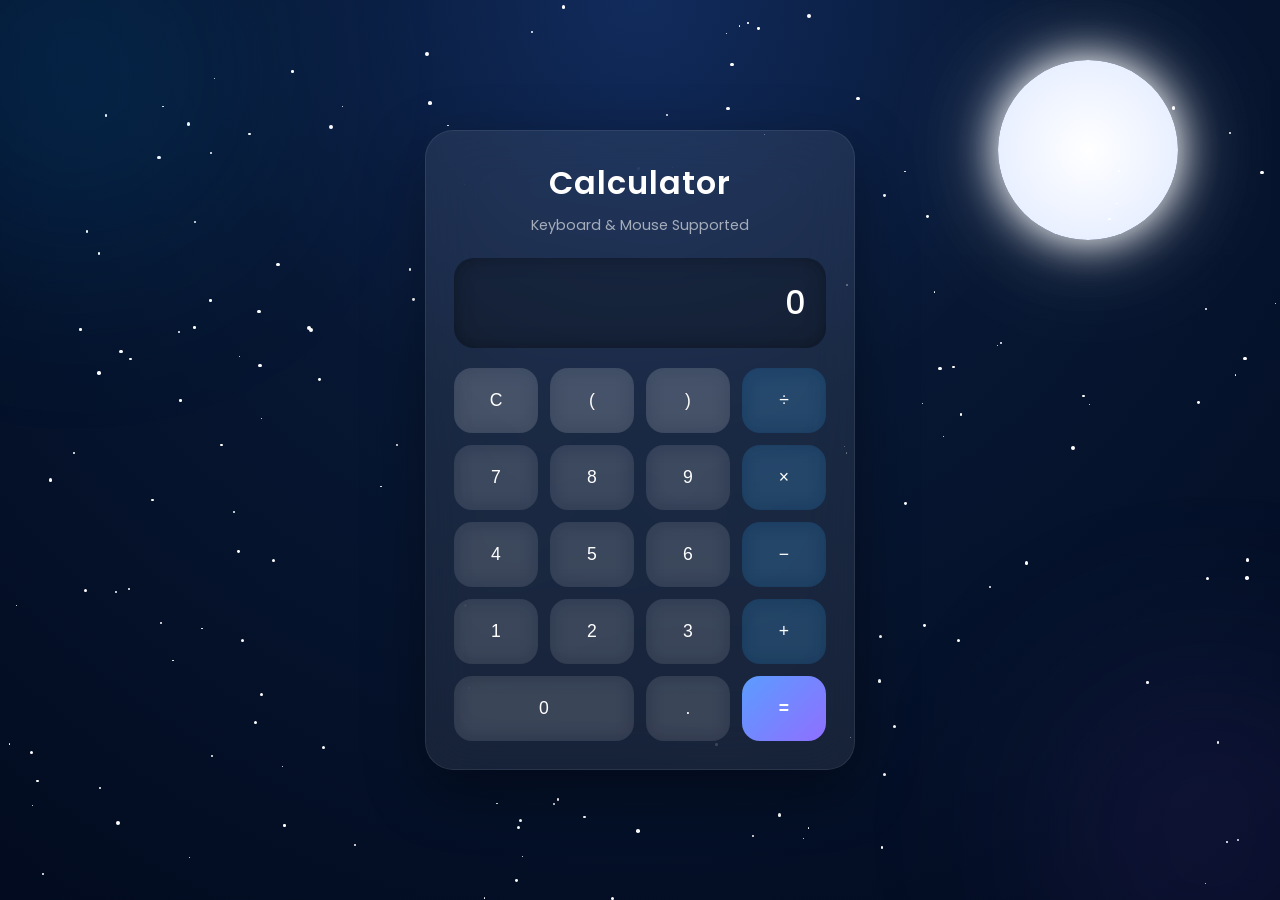
==== commit 8ad97f96: "chore: implement SEO metadata, structured data, and web configuration files across project pages" ====
--- a/calci/index.html
+++ b/calci/index.html
@@ -3,8 +3,43 @@
   <head>
     <meta charset="UTF-8" />
     <meta name="viewport" content="width=device-width, initial-scale=1.0" />
+    <title>Calculator Mini App — Imad's Lab</title>
+    <meta name="description" content="A beautifully designed, fully functional calculator mini app with a hidden magical surprise. Built by Syed Imadulla." />
+    <meta name="author" content="Syed Imadulla" />
+    
+    <link rel="canonical" href="https://minisx.netlify.app/calci/" />
+    <link rel="icon" type="image/svg+xml" href="../assets/favicon.svg" />
 
-    <title>Calculator</title>
+    <!-- Open Graph / Facebook -->
+    <meta property="og:type" content="website" />
+    <meta property="og:url" content="https://minisx.netlify.app/calci/" />
+    <meta property="og:title" content="Calculator Mini App — Imad's Lab" />
+    <meta property="og:description" content="A beautifully designed, fully functional calculator mini app with a hidden magical surprise. Built by Syed Imadulla." />
+    <meta property="og:image" content="https://minisx.netlify.app/og-image.png" />
+
+    <!-- Twitter -->
+    <meta name="twitter:card" content="summary_large_image" />
+    <meta name="twitter:url" content="https://minisx.netlify.app/calci/" />
+    <meta name="twitter:title" content="Calculator Mini App — Imad's Lab" />
+    <meta name="twitter:description" content="A beautifully designed, fully functional calculator mini app with a hidden magical surprise. Built by Syed Imadulla." />
+    <meta name="twitter:image" content="https://minisx.netlify.app/og-image.png" />
+
+    <!-- Structured Data -->
+    <script type="application/ld+json">
+    {
+      "@context": "https://schema.org",
+      "@type": "WebApplication",
+      "name": "Calculator Mini App",
+      "description": "A beautifully designed, fully functional calculator mini app with a hidden magical surprise.",
+      "url": "https://minisx.netlify.app/calci/",
+      "author": {
+        "@type": "Person",
+        "name": "Syed Imadulla"
+      },
+      "applicationCategory": "UtilityApplication",
+      "operatingSystem": "All"
+    }
+    </script>
 
     <link rel="stylesheet" href="calculator.css" />
 
